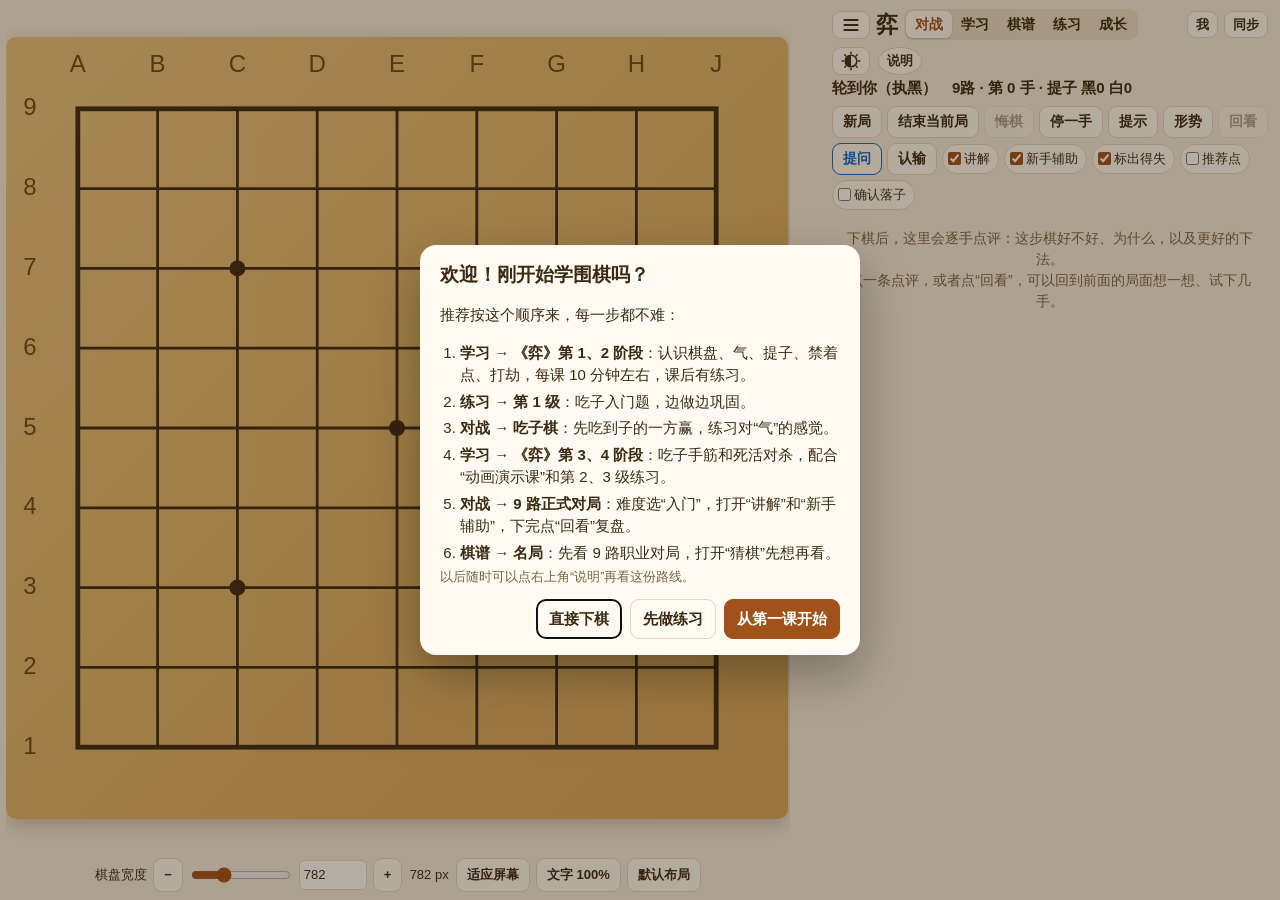
==== web/index.html @ d13f7ec4 "v3.11: end games, freely resize board and coach panes, auto-publish verified web" ====
<!doctype html>
<html lang="zh-CN" data-game="go">
<head>
  <meta charset="utf-8">
  <meta name="viewport" content="width=device-width, initial-scale=1, viewport-fit=cover">
  <meta name="apple-mobile-web-app-capable" content="yes">
  <meta name="mobile-web-app-capable" content="yes">
  <meta name="apple-mobile-web-app-status-bar-style" content="default">
  <meta name="apple-mobile-web-app-title" content="弈">
  <meta name="theme-color" content="#f4ebdd">
  <script>try{var t=localStorage.getItem('weiqi-theme')||(matchMedia('(prefers-color-scheme: dark)').matches?'dark':'light');document.documentElement.dataset.theme=t;}catch(e){}</script>
  <meta name="color-scheme" content="light">
  <link rel="manifest" href="manifest.webmanifest">
  <link rel="apple-touch-icon" href="icons/icon-180.png">
  <link rel="icon" type="image/png" href="icons/icon-192.png">
  <link rel="stylesheet" href="app.css">
  <title>弈</title>
</head>
<body>
<div id="app">
  <header id="top">
    <h1>弈</h1>
    <div class="tabs" role="tablist">
      <button id="tabPlay" role="tab">对战</button>
      <button id="tabStudy" role="tab">学习</button>
      <button id="tabGames" role="tab">棋谱</button>
      <button id="tabPractice" role="tab">练习</button>
      <button id="tabGrowth" role="tab">成长</button>
    </div>
    <button id="btnUser" class="small user-chip">我</button>
    <button id="btnSync" class="small">同步</button>
    <button id="btnTheme" class="small" title="白天 / 夜晚" aria-label="切换白天 / 夜晚"><svg viewBox="0 0 24 24" fill="none" stroke="currentColor" stroke-width="1.8" stroke-linecap="round"><path d="M12 5a7 7 0 0 0 0 14z" fill="currentColor" stroke="none"/><path d="M12 5a7 7 0 0 1 0 14a5 5 0 0 0 0-14z" fill="currentColor" stroke="none" opacity=".35"/><circle cx="12" cy="12" r="7"/><path d="M12 1.5v1.5M12 21v1.5M4.6 4.6l1 1M18.4 18.4l1 1M1.5 12H3M21 12h1.5M4.6 19.4l1-1M18.4 5.6l1-1"/></svg></button>
    <button id="btnHelp" class="small">说明</button>
  </header>

  <section id="boardWrap">
    <canvas id="board" aria-label="棋盘"></canvas>
  </section>

  <aside id="side">
    <div id="wrBox" hidden>
      <div class="wr-labels"><span id="wrLeft"></span><span id="wrRight"></span></div>
      <div class="wrbar"><div id="wrFill"></div></div>
    </div>
    <div id="status"></div>

    <!-- 对战 -->
    <div id="playBar" class="bar">
      <button id="btnNew">新局</button>
      <button id="btnEnd" title="停止本局并保留棋谱，不计胜负">结束当前局</button>
      <button id="btnUndo">悔棋</button>
      <button id="btnPass">停一手</button>
      <button id="btnHint">提示</button>
      <button id="btnOwn">形势</button>
      <button id="btnReview">回看</button>
      <button id="btnAsk" class="ask-btn">提问</button>
      <button id="btnResign">认输</button>
      <label class="chip"><input type="checkbox" id="chkCoach">讲解</label>
      <label class="chip"><input type="checkbox" id="chkHelper">新手辅助</label>
      <label class="chip"><input type="checkbox" id="chkMarks">标出得失</label>
      <label class="chip"><input type="checkbox" id="chkCands">推荐点</label>
      <label class="chip"><input type="checkbox" id="chkConfirm">确认落子</label>
    </div>

    <!-- 回看（不改变对局） -->
    <div id="reviewBar" class="bar review" hidden>
      <b id="reviewText"></b>
      <button id="btnRvPrev">上一步</button>
      <button id="btnRvNext">下一步</button>
      <button id="btnRvClear">清除试下</button>
      <button id="btnRvBack" class="primary">回到当前</button>
    </div>

    <!-- 学习：课程与棋谱 -->
    <div id="studyBar" class="bar" hidden>
      <select id="selGame"></select>
      <button id="btnLsPrev">上一课</button>
      <button id="btnLsNext" class="primary">下一课</button>
      <button id="btnFirst">第一手</button>
      <button id="btnPrev">上一手</button>
      <button id="btnNext" class="primary">下一手</button>
      <button id="btnLast">最后一手</button>
      <button id="btnAuto">自动播放</button>
      <button id="btnGuess">猜棋</button>
      <button id="btnAsk2" class="ask-btn">提问</button>
      <input id="rngMove" type="range" min="0" value="0" aria-label="跳到第几手">
    </div>

    <!-- 练习 -->
    <div id="practiceBar" class="bar" hidden>
      <select id="selProblem"></select>
      <button id="btnPbPrev">上一题</button>
      <button id="btnPbNext" class="primary">下一题</button>
      <button id="btnPbRetry">重做</button>
      <button id="btnPbTip">提示</button>
      <button id="btnPbAnswer">看答案</button>
    </div>

    <div id="askPanel" class="cm ask" hidden>
      <div class="h"><b>提问</b><span class="wr">点问题，或直接输入</span>
        <button id="btnAISettings" class="small">AI 设置</button>
        <button id="btnAskClose" class="small">关闭</button></div>
      <div class="ask-chips">
        <button data-ask="lead">现在谁领先？</button>
        <button data-ask="best">下一手下哪里好？</button>
        <button data-ask="point">这里下怎么样？</button>
        <button data-ask="group">这块棋活吗？</button>
        <button data-ask="weak">哪块棋最危险？</button>
      </div>
      <form id="askForm" class="ask-form">
        <input id="askInput" type="search" enterkeyhint="send" placeholder="例如：什么是打劫？怎么做活？" autocomplete="off">
        <button class="primary small">问</button>
      </form>
      <div id="askAnswer"></div>
    </div>

    <div id="coach"></div>
  </aside>
</div>

<div id="updateBar" hidden>
  新版本已下载好 <button id="btnReload" class="small primary">立即更新</button>
</div>

<dialog id="dlgNew">
  <form method="dialog">
    <h2>对局设置</h2>
    <label class="row">玩法
      <select name="rule">
        <option value="normal">正式对局（围地盘，数子定胜负）</option>
        <option value="capture1">吃子棋：先吃到 1 个子获胜</option>
        <option value="capture3">吃子棋：先吃到 3 个子获胜</option>
        <option value="capture5">吃子棋：先吃到 5 个子获胜</option>
      </select>
    </label>
    <label class="row">对手
      <select name="opp">
        <option value="ai">AI（电脑）</option>
        <option value="human">真人（两个人在同一台设备上轮流下）</option>
      </select>
    </label>
    <label class="row">棋盘
      <select name="size">
        <option value="9">9 路（推荐入门）</option>
        <option value="13">13 路</option>
        <option value="19">19 路（正式棋盘）</option>
      </select>
    </label>
    <label class="row">我执
      <select name="human">
        <option value="1">黑棋（先行）</option>
        <option value="2">白棋（后行）</option>
      </select>
    </label>
    <label class="row">让子 <select name="handicap"></select></label>
    <label class="row">贴目
      <select name="komi">
        <option value="auto">自动（让子 0.5，否则 7.5）</option>
        <option value="7.5">7.5</option>
        <option value="6.5">6.5</option>
        <option value="5.5">5.5</option>
        <option value="3.5">3.5</option>
        <option value="0.5">0.5</option>
      </select>
    </label>
    <label class="row">AI 引擎 <select name="engine"></select></label>
    <label class="chip"><input type="checkbox" name="home">在家时用 Mac 上的 KataGo 最强网络</label>
    <p class="note" id="engineStatus"></p>
    <label class="row">AI 难度 <select name="level"></select></label>
    <p class="note" id="levelRec"></p>
    <label class="chip"><input type="checkbox" name="rated">计分对局（赢了加分、输了扣分；悔棋、提示会改为不计分）</label>
    <label class="row">AI 胜率控制
      <input name="target" type="range" min="20" max="100" step="5">
      <b id="targetText"></b>
    </label>
    <p class="note">吃子棋是刚学围棋时最好的练习：不用管地盘，谁先吃到规定数量的子谁赢，专门练习“气”和吃子。<br>胜率控制：100 = AI 全力下；调低后 AI 会挑选让自己胜率接近设定值的下法（越低越让着你）。</p>
    <menu>
      <button value="cancel">取消</button>
      <button value="apply">只改 AI 设置</button>
      <button value="ok" class="primary">开始新局</button>
    </menu>
    <p class="note version" id="versionText"></p>
  </form>
</dialog>

<dialog id="dlgWelcome">
  <form method="dialog">
    <h2>欢迎！刚开始学围棋吗？</h2>
    <p>推荐按这个顺序来，每一步都不难：</p>
    <ol class="path">
      <li><b>学习 → 《弈》第 1、2 阶段</b>：认识棋盘、气、提子、禁着点、打劫，每课 10 分钟左右，课后有练习。</li>
      <li><b>练习 → 第 1 级</b>：吃子入门题，边做边巩固。</li>
      <li><b>对战 → 吃子棋</b>：先吃到子的一方赢，练习对“气”的感觉。</li>
      <li><b>学习 → 《弈》第 3、4 阶段</b>：吃子手筋和死活对杀，配合“动画演示课”和第 2、3 级练习。</li>
      <li><b>对战 → 9 路正式对局</b>：难度选“入门”，打开“讲解”和“新手辅助”，下完点“回看”复盘。</li>
      <li><b>棋谱 → 名局</b>：先看 9 路职业对局，打开“猜棋”先想再看。</li>
    </ol>
    <p class="note">以后随时可以点右上角“说明”再看这份路线。</p>
    <menu>
      <button value="play">直接下棋</button>
      <button value="practice">先做练习</button>
      <button value="learn" class="primary">从第一课开始</button>
    </menu>
  </form>
</dialog>

<dialog id="dlgHelp">
  <form method="dialog">
    <h2>使用说明</h2>
    <div class="help">
      <h3>推荐学习路线（刚开始学）</h3>
      <ol>
        <li>学习 → 《弈》第 1、2 阶段（认识棋盘、气、提子、禁着点、打劫）</li>
        <li>练习 → 第 1 级吃子题</li>
        <li>对战 → 新局 → 玩法选“吃子棋”</li>
        <li>学习 → 《弈》第 3、4 阶段（吃子手筋、死活对杀），练习第 2、3 级</li>
        <li>对战 → 9 路正式对局（入门难度，打开讲解和新手辅助）</li>
        <li>棋谱 → 名局（先看 9 路，打开猜棋）</li>
      </ol>
      <h3>对战</h3>
      <ul>
        <li><b>落子</b>：手指按住棋盘会出现半透明的预览子和蓝色十字线，松开即落子。怕点错可以勾选“确认落子”，点两次才落子。</li>
        <li><b>新手辅助</b>：只剩一口气（被叫吃）的棋子会套上红圈；你要下一手会让自己被叫吃的棋时，会先提醒你，再点一次才下。</li>
        <li><b>讲解</b>：每下一手都有点评——最佳 / 好棋 / 可以 / 缓手 / 恶手，原因是什么，下得不好时告诉你更好的下法。</li>
        <li><b>回看</b>：想回到前面看看、想一想时用。可以一步步往前往后看，还可以在那个局面上“试下”几手，真正的对局不会被改变。看完点“回到当前”继续下。它和“悔棋”不同：悔棋会真的把棋退回去。</li>
        <li><b>提示 / 形势</b>：推荐下一手；显示双方地盘并估算谁领先。</li>
        <li><b>悔棋</b>：真正退回到你的上一手，重新下。</li>
        <li><b>停一手</b>：双方都没有好地方下时才停。双方连续停一手就终局数子，数子时点棋子可以切换死活。</li>
        <li><b>新局</b>：选择玩法（正式对局 / 吃子棋）、棋盘、执黑执白、让子、贴目、AI 难度，以及“AI 胜率控制”——调低后 AI 会故意放水。只想改难度，就点“只改 AI 设置”。</li>
      </ul>
      <h3>学习</h3>
      <ul>
        <li><b>《弈》系统课程</b>：9 个阶段 54 课，从第一次下棋一直到中盘、定式、官子和独立实战。每课有学习目标、讲解和课后练习（点棋盘、选择、填数字、按步走），全部答对这一课就标上“已学”。题目里的数字是点位编号，点“显示编号”可以在棋盘上对照。</li>
        <li><b>动画演示课</b>：27 课，把气、吃子手筋、死活、布局等用一步步的动画演示出来，适合配合《弈》的对应章节看。</li>
        <li><b>棋谱（单独的标签页）</b>：9 路、13 路、19 路职业对局，小棋盘从短的排起；19 路有耳赤之局、吴清源、聂卫平擂台赛、AlphaGo 等名局，重点手有专门讲解。你自己下过的每一盘也在这里（“我的对局”）。</li>
        <li><b>下一手 / 上一手</b>：一步步看；拖动滑块快速跳转；电脑上可以用键盘左右方向键。<b>自动播放</b>：每 3.5 秒走一步。</li>
        <li><b>猜棋</b>：先在棋盘上点你认为的下一手，再揭晓答案，猜错的位置用蓝色叉号标出。</li>
      </ul>
      <h3>我的对局</h3>
      <ul>
        <li>你下的每一盘棋都会自动保存在本机（下完、认输、或者没下完就开了新局都会保存）。在“棋谱”标签页的“我的对局”里可以一步步回看，每一手都有 AI 讲解，也可以打开猜棋。</li>
        <li>在“我的对局”里可以“导出全部对局记录”存成一个文件，换设备后“导入”合并，不会删除已有的记录。</li>
      </ul>
      <h3>练习</h3>
      <ul>
        <li>分 3 级：吃子入门、吃子技巧、对杀与死活。在棋盘上点你的答案，对了会演示完整的变化，错了会告诉你对方怎么应。</li>
        <li>卡住了点“提示”，还不会就点“看答案”。做完的题会标上“已完成”。</li>
      </ul>
      <h3>提问</h3>
      <ul>
        <li>点“提问”可以问：<b>现在谁领先？</b> <b>下一手下哪里好？</b> <b>这里下怎么样？</b>（再点棋盘上一个空点）<b>这块棋活吗？</b>（再点一块棋）<b>哪块棋最危险？</b></li>
        <li>也可以输入文字，例如“什么是打劫”“怎么做活”。引擎是离线的，不能像聊天机器人那样理解任意问题。</li>
      </ul>
      <h3>同步</h3>
      <p>先点右上角的用户名选择用户（可以从家里学习中心添加已有用户，例如初九），再点“同步”。之后只要在家里的网络里打开本应用，就会自动同步：每一盘对局记录、练习进度、《弈》的课程进度都会和其它设备、《弈》App 合并，不会删除任何记录。第一次使用需要在设备上安装一次家里的证书，步骤在同步窗口里。</p>
      <h3>关于离线和更新</h3>
      <p>AI 是内置在程序里的围棋引擎，完全离线运行，不联网、不调用大模型。默认使用 KataGo 的神经网络（10 层 128 通道，业余高段以上的棋力），配合搜索计算；讲解、形势判断、数子也都用它，比传统引擎准确得多。旧设备觉得慢，可以在“新局”里把引擎换成“快”的 6 层网络。第一次打开后，所有文件都保存在设备上，关掉以后从主屏幕图标打开照样能用，不需要一直开着。有网时打开，会自动下载新版本，底部提示“新版本已下载好”时点“立即更新”即可。</p>
    </div>
    <menu><button value="close" class="primary">知道了</button></menu>
  </form>
</dialog>

<dialog id="dlgSync">
  <form method="dialog">
    <h2>同步（家里的 Mac 学习中心）</h2>
    <p class="note">对局记录、练习进度和《弈》的课程进度，会和家里 Mac 上的“弈 · 学习中心”合并同步（只合并，不删除任何记录）。同一个用户在 iPad、手机、《弈》App 上的进度都会汇总在一起。</p>
    <label class="row">学习中心地址 <input id="syncServer" type="url" autocomplete="off" spellcheck="false"></label>
    <p id="syncStatus"></p>
    <details class="note">
      <summary>第一次使用：在这台设备上安装家里的证书</summary>
      <p>学习中心使用 https，需要设备信任家里 Mac 生成的根证书（每台设备只需做一次）：</p>
      <ol>
        <li>连上家里的 Wi-Fi，用浏览器打开 <b>http://VincentdeMac-mini.local:8766/ca.crt</b>（安卓打不开时用 http://192.168.1.9:8766/ca.crt）。</li>
        <li><b>iPad / iPhone</b>：允许下载描述文件 → 设置 → 通用 → VPN 与设备管理 → 安装；再到 设置 → 通用 → 关于本机 → 证书信任设置，打开这个证书的开关。</li>
        <li><b>安卓</b>：设置 → 安全 → 加密与凭据 → 安装证书 → CA 证书，选择下载的文件。</li>
      </ol>
    </details>
    <menu>
      <button value="close">关闭</button>
      <button type="button" id="btnSyncNow" class="primary">立即同步</button>
    </menu>
  </form>
</dialog>

<dialog id="dlgUser">
  <form method="dialog">
    <h2>用户</h2>
    <p class="note">每个用户有自己的对局记录、练习和课程进度。用户和家里 Mac 上“弈 · 学习中心”的用户是同一套：在这里选中的用户，同步时就合并到学习中心里同名同 ID 的用户（例如《弈》App 里的初九）。</p>
    <div id="userList" class="user-list"></div>
    <label class="row">新用户 <input id="userNewName" maxlength="24" placeholder="名字，例如：小明"><button type="button" id="btnUserAdd" class="small">添加</button></label>
    <label class="row">改名 <input id="userRename" maxlength="24"><button type="button" id="btnUserRename" class="small">保存</button></label>
    <div class="keys"><button type="button" id="btnUserFetch">从家里学习中心添加已有用户</button></div>
    <p id="userStatus" class="note"></p>
    <menu><button value="close" class="primary">完成</button></menu>
  </form>
</dialog>

<dialog id="dlgAI">
  <form method="dialog">
    <h2>AI 老师设置</h2>
    <p class="note">关于棋盘的精确问题（气、地盘、断点、能吃的棋……）由本机引擎离线回答。其它问题交给大模型，并附上引擎算好的局面事实。按下面的顺序尝试，前一个不可用就用下一个。</p>
    <label class="row">优先顺序
      <select id="aiOrder">
        <option value="openrouter,local,deepseek">OpenRouter 免费 → 家里 Mac → DeepSeek</option>
        <option value="local,openrouter,deepseek">家里 Mac → OpenRouter 免费 → DeepSeek</option>
        <option value="deepseek,openrouter,local">DeepSeek → OpenRouter 免费 → 家里 Mac</option>
      </select>
    </label>
    <h3>OpenRouter（免费模型）</h3>
    <label class="row"><input type="checkbox" id="aiUseOR"> 启用</label>
    <label class="row">API 密钥 <input id="aiORKey" type="password" autocomplete="off" placeholder="sk-or-…"></label>
    <label class="row">模型 <select id="aiORModel"></select></label>
    <h3>家里 Mac 的本地模型（Ollama）</h3>
    <label class="row"><input type="checkbox" id="aiUseLocal"> 启用</label>
    <p id="aiLocalState" class="note"></p>
    <h3>DeepSeek（付费，很便宜）</h3>
    <label class="row"><input type="checkbox" id="aiUseDS"> 启用</label>
    <label class="row">API 密钥 <input id="aiDSKey" type="password" autocomplete="off" placeholder="sk-…"></label>
    <p class="note">密钥只保存在这台设备的浏览器里，不会同步到学习中心或别的地方。</p>
    <pre id="aiTestOut" class="note"></pre>
    <menu>
      <button type="button" id="btnAITest">测试</button>
      <button value="close">取消</button>
      <button type="button" id="btnAISave" class="primary">保存</button>
    </menu>
  </form>
</dialog>

<dialog id="dlgMsg">
  <form method="dialog">
    <h2 id="msgTitle"></h2>
    <p id="msgText"></p>
    <menu id="msgMenu"></menu>
  </form>
</dialog>

<div id="toast" hidden></div>
<input id="fileImport" type="file" accept="application/json,.json" hidden>

<script src="menu.js"></script>
<script src="growth.js"></script>
<script src="engine.js"></script>
<script src="games.js"></script>
<script src="problems.js"></script>
<script src="faq.js"></script>
<script src="board-view.js"></script>
<script src="app.js"></script>
<script src="assistant.js"></script>
</body>
</html>
---- web/app.css ----
:root {
  --bg: #f4ebdd;
  --card: #fffaf2;
  --line: #e4d5bd;
  --ink: #3b2a14;
  --muted: #7a6446;
  --accent: #a0521a;
  --accent-ink: #fff;
  --best: #6a1b9a;
  --good: #2e7d32;
  --ok: #558b2f;
  --warn: #e65100;
  --bad: #c62828;
  --blue: #1565c0;
  --note: #fff3d6;
  --tab: #e9dcc6;
  --on: #efe0c8;
  --field: #fff;
  --bluebg: var(--bluebg);
  --blueline: var(--blueline);
  --track: #cfc2ae;
  --bwfill: #222;
  --shadow: rgba(80, 50, 10, .25);
  color-scheme: light;
}
/* 夜晚模式 */
:root[data-theme="dark"] {
  --bg: #1b1814;
  --card: #26221c;
  --line: #3d362c;
  --ink: #ece3d4;
  --muted: #a8998a;
  --accent: #e0915a;
  --accent-ink: #1b1814;
  --best: #ce93d8;
  --good: #81c784;
  --ok: #aed581;
  --warn: #ffb74d;
  --bad: #ef9a9a;
  --blue: #90caf9;
  --note: #3a3122;
  --tab: #2f2a23;
  --on: #3a3226;
  --field: #1f1c17;
  --bluebg: #1d2a3a;
  --blueline: #34506e;
  --track: #4a4339;
  --bwfill: #050505;
  --shadow: rgba(0, 0, 0, .5);
  color-scheme: dark;
}
#btnTheme { padding: 2px 6px; line-height: 0; }
#btnTheme svg { width: 20px; height: 20px; display: block; }

* { box-sizing: border-box; }
[hidden] { display: none !important; }

html, body {
  margin: 0;
  background: var(--bg);
  color: var(--ink);
  font: 15px/1.5 -apple-system, BlinkMacSystemFont, "PingFang SC", "Hiragino Sans GB", "Noto Sans SC", "Microsoft YaHei", sans-serif;
  -webkit-text-size-adjust: 100%;
  -webkit-tap-highlight-color: transparent;
}

/* 竖屏 / 手机：标题、棋盘、讲解依次向下，整页滚动 */
#app {
  display: grid;
  grid-template-columns: minmax(0, 1fr);
  grid-template-areas: "top" "board" "side";
  min-height: 100dvh;
  padding: env(safe-area-inset-top) env(safe-area-inset-right) env(safe-area-inset-bottom) env(safe-area-inset-left);
}
#top { grid-area: top; }
#boardWrap { grid-area: board; }
#side { grid-area: side; }

/* 自由分区：分隔条按像素改变解答区域，棋盘按剩余空间实时适应。 */
html.board-layout-page, html.board-layout-page body { height: 100%; overflow: hidden; }
#app.board-layout-resizable {
  height: 100dvh;
  min-height: 0;
  grid-template-rows: auto minmax(0, 1fr) 24px minmax(0, var(--coach-pane-size, clamp(160px, 32dvh, 340px)));
  grid-template-areas: "top" "board" "divider" "side";
}
.board-layout-resizable #boardWrap { justify-content: flex-start; }
.board-layout-resizable #side { min-height: 0; min-width: 0; overflow: auto; overscroll-behavior: contain; -webkit-overflow-scrolling: touch; }
.board-layout-resizable #side > * { flex-shrink: 0; }
#app.board-layout-resizable #side > #coach { flex: 0 0 auto; overflow: visible; }
.board-pane-divider { grid-area: divider; display: flex; align-items: center; justify-content: center; cursor: row-resize; touch-action: none; user-select: none; border-radius: 6px; }
.board-pane-divider:hover, .board-pane-divider:focus-visible { background: var(--tab); outline: 2px solid var(--accent); outline-offset: -2px; }
.board-pane-handle { width: 54px; height: 5px; border-radius: 4px; background: var(--muted); opacity: .7; }
.board-pane-resizing { user-select: none; }

/* 横屏（iPad 横放 / 电脑）：棋盘在左，右侧整列留给讲解 */
@media (min-aspect-ratio: 1/1) {
  html, body { height: 100%; overflow: hidden; }
  #app {
    height: 100dvh;
    grid-template-columns: minmax(0, 1fr) clamp(320px, 36vw, 460px);
    grid-template-rows: auto minmax(0, 1fr);
    grid-template-areas: "board top" "board side";
  }
  #top { padding: 10px 14px 4px 6px; }
  #side { min-height: 0; padding: 0 14px 10px 6px; }
  #side > * { flex-shrink: 0; }
  #side > #coach { flex: 1 1 auto; min-height: 0; overflow-y: auto; -webkit-overflow-scrolling: touch; }
  #app.board-layout-resizable {
    grid-template-columns: minmax(0, 1fr) 24px minmax(0, var(--coach-pane-size, clamp(200px, 36vw, 460px)));
    grid-template-rows: auto minmax(0, 1fr);
    grid-template-areas: "board divider top" "board divider side";
  }
  .board-pane-divider { cursor: col-resize; }
  .board-pane-handle { width: 5px; height: 54px; }
}

#top {
  display: flex;
  align-items: center;
  gap: 10px;
  padding: 8px 12px 2px;
}
#top h1 { margin: 0; font-size: 18px; white-space: nowrap; }
#wrText { margin-left: auto; font-size: 15px; white-space: nowrap; color: var(--accent); }

.tabs { display: flex; background: var(--tab); border-radius: 9px; padding: 2px; }
.tabs button { border: none; background: none; padding: 3px 12px; font-size: 14px; border-radius: 7px; }
.tabs button.on { background: var(--card); box-shadow: 0 1px 2px rgba(0, 0, 0, .15); color: var(--accent); }

#boardWrap {
  position: relative;
  display: flex;
  flex-direction: column;
  align-items: center;
  justify-content: center;
  padding: 6px;
  min-height: 0;
  min-width: 0;
  overflow: hidden;
}
.board-viewport { width: 100%; min-width: 0; min-height: 0; overflow: auto; overscroll-behavior: contain; -webkit-overflow-scrolling: touch; }
.board-viewport:focus-visible { outline: 2px solid var(--blue); outline-offset: -2px; }
.board-stage { display: flex; align-items: center; justify-content: center; }
.board-stage #board { flex: 0 0 auto; }
.board-enlarged #board { touch-action: pan-x pan-y pinch-zoom; }
.board-display-controls { display: flex; flex-wrap: wrap; flex: 0 0 auto; align-items: center; justify-content: center; gap: 6px; width: 100%; padding-top: 8px; font-size: 13px; }
.board-display-controls input[type=range] { width: 100px; min-width: 60px; max-width: 22vw; }
.board-display-controls input[type=number] { width: 68px; min-width: 0; padding: 4px; border: 1px solid var(--line); border-radius: 6px; background: var(--field); color: var(--ink); font: inherit; }
.board-display-controls output { min-width: 3.2em; font-variant-numeric: tabular-nums; text-align: center; }
.board-display-controls button { min-height: 34px; }
@media (max-width: 600px) { .board-display-controls input[type=range] { display: none; } }
#board {
  display: block;
  touch-action: none;
  border-radius: 10px;
  box-shadow: 0 6px 18px var(--shadow);
  -webkit-user-select: none;
  user-select: none;
}

#side { display: flex; flex-direction: column; gap: 6px; padding: 0 12px 12px; }
#status { font-size: calc(15px * var(--coach-scale, 1)); font-weight: 600; white-space: pre-line; }

.bar { display: flex; flex-wrap: wrap; gap: 5px; align-items: center; }
.bar button { padding: 5px 10px; font-size: 13.5px; }
.bar select { font-size: 13.5px; padding: 4px 6px; max-width: 100%; }
#selGame { flex: 1 1 100%; }
#rngMove { flex: 1 1 100%; accent-color: var(--accent); margin: 2px 0; }

button {
  font: inherit;
  font-weight: 600;
  color: var(--ink);
  background: var(--card);
  border: 1px solid var(--line);
  border-radius: 9px;
  padding: 8px 12px;
  cursor: pointer;
}
button:active { transform: translateY(1px); }
button:disabled { opacity: .4; cursor: default; }
button.primary { background: var(--accent); color: var(--accent-ink); border-color: var(--accent); }
button.on { background: var(--on); border-color: var(--accent); }
button.small { padding: 3px 10px; font-size: 13px; }

.chip {
  display: inline-flex;
  align-items: center;
  gap: 3px;
  font-size: 13px;
  padding: 4px 8px 4px 5px;
  border: 1px solid var(--line);
  border-radius: 20px;
  background: var(--card);
  white-space: nowrap;
}
.chip input { accent-color: var(--accent); margin: 0; }

.narrow-only { display: none; }
@media (max-width: 600px) {
  .wide-only { display: none !important; }
  .narrow-only { display: inline-block; }
  #top h1 { font-size: 16px; }
}

select {
  font: inherit;
  padding: 5px 6px;
  border-radius: 8px;
  border: 1px solid var(--line);
  background: var(--field);
  color: var(--ink);
}
label.row { display: flex; align-items: center; gap: 8px; font-size: 14px; margin: 5px 0; }
label.row select, label.row input[type=range] { flex: 1; min-width: 0; }
input[type=range] { accent-color: var(--accent); }
#targetText { min-width: 4.5em; text-align: right; font-size: 13px; }
.note { margin: 2px 0 4px; color: var(--muted); font-size: 12.5px; }
.note.version { text-align: right; margin-top: 8px; }

#coach { display: flex; flex-direction: column; gap: 8px; padding-bottom: 8px; }
#coach .lesson-text { font-size: calc(15.5px * var(--coach-scale, 1)); }

.cm {
  background: var(--card);
  border: 1px solid var(--line);
  border-left: 4px solid var(--line);
  border-radius: 10px;
  padding: 7px 10px;
  font-size: calc(14.5px * var(--coach-scale, 1));
}
.cm[data-j] { cursor: pointer; }
.cm.ai { border-left-color: #9e9e9e; }
.cm.best { border-left-color: var(--best); }
.cm.good { border-left-color: var(--good); }
.cm.ok { border-left-color: var(--ok); }
.cm.slow { border-left-color: var(--warn); }
.cm.bad { border-left-color: var(--bad); }
.cm.hint { border-left-color: var(--blue); }
.cm.game { border-left-color: var(--accent); }
.cm.viewing { outline: 2px solid var(--blue); }
.cm .h { display: flex; flex-wrap: wrap; align-items: baseline; gap: 2px 8px; }
.cm .wr { color: var(--muted); font-size: 12.5px; margin-left: auto; }
.cm ul { margin: 4px 0 0; padding-left: 18px; }
.cm li { margin: 1px 0; }
.cm .better { margin-top: 6px; padding-top: 6px; border-top: 1px dashed var(--line); }
.cm .better b { color: var(--blue); }
.cm .key { background: var(--note); border-radius: 8px; padding: 6px 8px; margin-top: 6px; }
.cm p { margin: 4px 0 0; }
.tag { font-size: 12px; font-weight: 700; padding: 0 6px; border-radius: 6px; color: var(--bg); }
.tag.best { background: var(--best); }
.tag.good { background: var(--good); }
.tag.ok { background: var(--ok); }
.tag.slow { background: var(--warn); }
.tag.bad { background: var(--bad); }
.keys { display: flex; flex-wrap: wrap; gap: 5px; margin-top: 6px; }
.keys button { font-size: 12.5px; padding: 2px 8px; font-weight: 500; }
.keys button.on { border-color: var(--accent); background: var(--note); }
.empty { color: var(--muted); font-size: 14px; text-align: center; padding: 12px; }

#viewBanner {
  position: absolute;
  left: 50%;
  bottom: 12px;
  transform: translateX(-50%);
  display: flex;
  align-items: center;
  gap: 10px;
  background: rgba(33, 33, 33, .88);
  color: #fff;
  font-size: 13px;
  padding: 5px 6px 5px 14px;
  border-radius: 20px;
  white-space: nowrap;
  max-width: 96%;
  overflow: hidden;
}

#updateBar, #toast {
  position: fixed;
  left: 50%;
  transform: translateX(-50%);
  background: rgba(33, 33, 33, .92);
  color: #fff;
  padding: 7px 10px 7px 16px;
  border-radius: 22px;
  font-size: 14px;
  z-index: 10;
  max-width: 92vw;
  text-align: center;
}
#toast { top: calc(env(safe-area-inset-top) + 14px); padding: 8px 16px; }
#updateBar { bottom: calc(env(safe-area-inset-bottom) + 16px); display: flex; gap: 10px; align-items: center; }

dialog {
  border: none;
  border-radius: 16px;
  padding: 16px 20px;
  width: min(440px, 94vw);
  background: var(--card);
  color: var(--ink);
  box-shadow: 0 20px 50px rgba(0, 0, 0, .3);
}
dialog::backdrop { background: rgba(40, 25, 5, .35); }
dialog h2 { margin: 0 0 8px; font-size: 19px; }
dialog p { white-space: pre-line; }
dialog menu { display: flex; flex-wrap: wrap; justify-content: flex-end; gap: 8px; padding: 0; margin: 12px 0 0; }
.more-list { display: flex; flex-direction: column; align-items: flex-start; gap: 8px; }
.more-list .chip { font-size: 15px; padding: 6px 12px 6px 8px; }

#btnHelp { margin-left: 2px; padding: 2px 9px; border-radius: 50%; }
#dlgHelp { width: min(560px, 94vw); max-height: 88dvh; }
.help { overflow-y: auto; max-height: calc(88dvh - 130px); font-size: 14.5px; }
.help h3 { margin: 10px 0 4px; font-size: 16px; color: var(--accent); }
.help ul { margin: 0; padding-left: 18px; }
.help li { margin: 3px 0; }
.help p { margin: 4px 0; }

.ask-btn { border-color: var(--blue); color: var(--blue); }
.ask-btn.on { background: var(--bluebg); }
.cm.ask { border-left-color: var(--blue); }
.cm.ask .h button { margin-left: 6px; }
.ask-chips { display: flex; flex-wrap: wrap; gap: 5px; margin: 6px 0; }
.ask-chips button { font-size: 13px; padding: 3px 9px; font-weight: 500; }
.ask-chips button.on { border-color: var(--blue); background: var(--bluebg); }
.ask-form { display: flex; gap: 6px; }
.ask-form input { flex: 1; min-width: 0; font: inherit; font-size: 14px; padding: 5px 8px; border: 1px solid var(--line); border-radius: 8px; background: var(--field); color: var(--ink); }
#askAnswer:not(:empty) { margin-top: 8px; padding-top: 6px; border-top: 1px dashed var(--line); }
#askAnswer .q { color: var(--blue); font-weight: 600; }
@media (min-aspect-ratio: 1/1) { #askPanel { max-height: 45%; overflow-y: auto; } }

/* v2.3 */
.bar.review { background: var(--bluebg); border: 1px solid var(--blueline); border-radius: 10px; padding: 6px; }
.bar.review b { flex: 1 1 100%; font-size: 13.5px; color: var(--blue); }
#selProblem { flex: 1 1 100%; }
.path { padding-left: 20px; margin: 4px 0; }
.path li { margin: 4px 0; }
.help ol { margin: 0; padding-left: 20px; }
.cm .prompt { font-size: 16px; font-weight: 700; }
.cm.right { border-left-color: var(--good); }
.cm.wrong { border-left-color: var(--bad); }
@media (max-width: 600px) {
  #top h1 { display: none; }
  #top { gap: 8px; }
  .tabs button { padding: 3px 10px; }
}
#app { align-content: start; }
.tabs button, #top .small { white-space: nowrap; }
#top { flex-wrap: wrap; row-gap: 4px; }
#dlgSync input[type=url], #dlgSync input:not([type]) { flex: 1; min-width: 0; font: inherit; font-size: 14px; padding: 5px 8px; border: 1px solid var(--line); border-radius: 8px; }
#dlgSync details { margin-top: 8px; }
#dlgSync ol { padding-left: 18px; margin: 4px 0; }

/* v2.6 */
#top { flex-wrap: wrap; }
#top h1 { font-size: 22px; }
.user-chip { margin-left: auto; max-width: 9em; overflow: hidden; text-overflow: ellipsis; }
#wrBox .wr-labels { display: flex; justify-content: space-between; font-size: 13px; font-weight: 700; }
#wrBox .wrbar { height: 8px; border-radius: 4px; background: var(--track); overflow: hidden; margin-top: 2px; }
#wrFill { height: 100%; width: 50%; background: var(--accent); transition: width .4s; }
#wrBox.bw #wrFill { background: var(--bwfill); }
.user-list { display: flex; flex-direction: column; gap: 6px; margin: 6px 0; }
.user-list button { text-align: left; }
.user-list button.on { border-color: var(--accent); background: var(--note); }
#dlgUser input, #dlgAI input[type=password], #dlgAI select { flex: 1; min-width: 0; font: inherit; font-size: 14px; padding: 5px 8px; border: 1px solid var(--line); border-radius: 8px; }
#dlgAI { width: min(520px, 94vw); max-height: 90dvh; }
#dlgAI h3 { margin: 10px 0 2px; font-size: 15px; color: var(--accent); }
#aiTestOut { white-space: pre-wrap; margin: 6px 0 0; }
#askAnswer { max-height: 50vh; overflow-y: auto; }
.chat-q { font-weight: 700; color: var(--blue); margin-top: 8px; }
.chat-a { margin: 2px 0 4px; }
.chat-a p { margin: 3px 0; }
.src { margin-top: 2px; }
.summary h4 { margin: 8px 0 2px; font-size: 15px; }
@media (max-width: 600px) { #top h1 { display: block; font-size: 20px; } }

#top { gap: 6px; }
.tabs button { padding: 3px 9px; }
#top .small { padding: 3px 8px; }

/* v3.1 夜晚模式：对话框里的输入框 */
#dlgSync input, #dlgUser input, #dlgAI input, #dlgAI select { background: var(--field); color: var(--ink); }

/* v3.3 菜单 */
#btnMenu { padding: 2px 6px; line-height: 0; }
#btnMenu svg { width: 20px; height: 20px; display: block; }
#menuShade { position: fixed; inset: 0; background: rgba(0, 0, 0, .35); z-index: 20; }
#menuPanel {
  position: absolute; top: 0; left: 0; bottom: 0; width: min(300px, 82vw);
  background: var(--card); color: var(--ink); box-shadow: 4px 0 20px rgba(0, 0, 0, .3);
  padding: calc(env(safe-area-inset-top) + 14px) 12px 12px calc(env(safe-area-inset-left) + 12px);
  display: flex; flex-direction: column; gap: 8px; overflow-y: auto;
}
.menu-title { font-size: 18px; font-weight: 700; margin: 2px 4px 6px; }
.menu-item { display: flex; flex-direction: column; gap: 2px; padding: 10px 12px; border-radius: 10px; border: 1px solid var(--line); color: var(--ink); text-decoration: none; }
.menu-item b { font-size: 16px; }
.menu-item span { font-size: 12.5px; color: var(--muted); }
.menu-item.on { border-color: var(--accent); background: var(--on); }
.menu-item.on b { color: var(--accent); }

/* v3.6 成长 */
.growth .g-rank { display: flex; gap: 14px; align-items: center; }
.g-big { font-size: 30px; font-weight: 800; color: var(--accent); white-space: nowrap; }
.g-bar { height: 7px; border-radius: 4px; background: var(--track); overflow: hidden; margin: 5px 0 3px; }
.g-bar div { height: 100%; background: var(--accent); }
.g-tag { display: inline-block; font-size: 12px; font-weight: 700; padding: 0 6px; margin-left: 6px; border-radius: 6px; background: var(--note); }
.g-tag.good { color: var(--good); } .g-tag.bad { color: var(--bad); }
.g-chart { width: 100%; height: 90px; margin-top: 6px; }
.g-line { fill: none; stroke: var(--accent); stroke-width: 2; vector-effect: non-scaling-stroke; }
.g-grid { stroke: var(--line); stroke-width: 1; vector-effect: non-scaling-stroke; }
.g-lbl { font-size: 8px; fill: var(--muted); }
.g-plan, .g-weak, .g-log, .g-rules { margin: 4px 0; padding-left: 4px; list-style: none; }
.g-plan li, .g-weak li, .g-log li { margin: 5px 0; }
.g-plan li.done { color: var(--muted); }
.g-rules { padding-left: 16px; list-style: disc; font-size: 13.5px; }
.g-log b.up { color: var(--good); } .g-log b.down { color: var(--bad); }
.feedback.ok { color: var(--good); font-weight: 700; }
.feedback.no { color: var(--bad); font-weight: 700; }
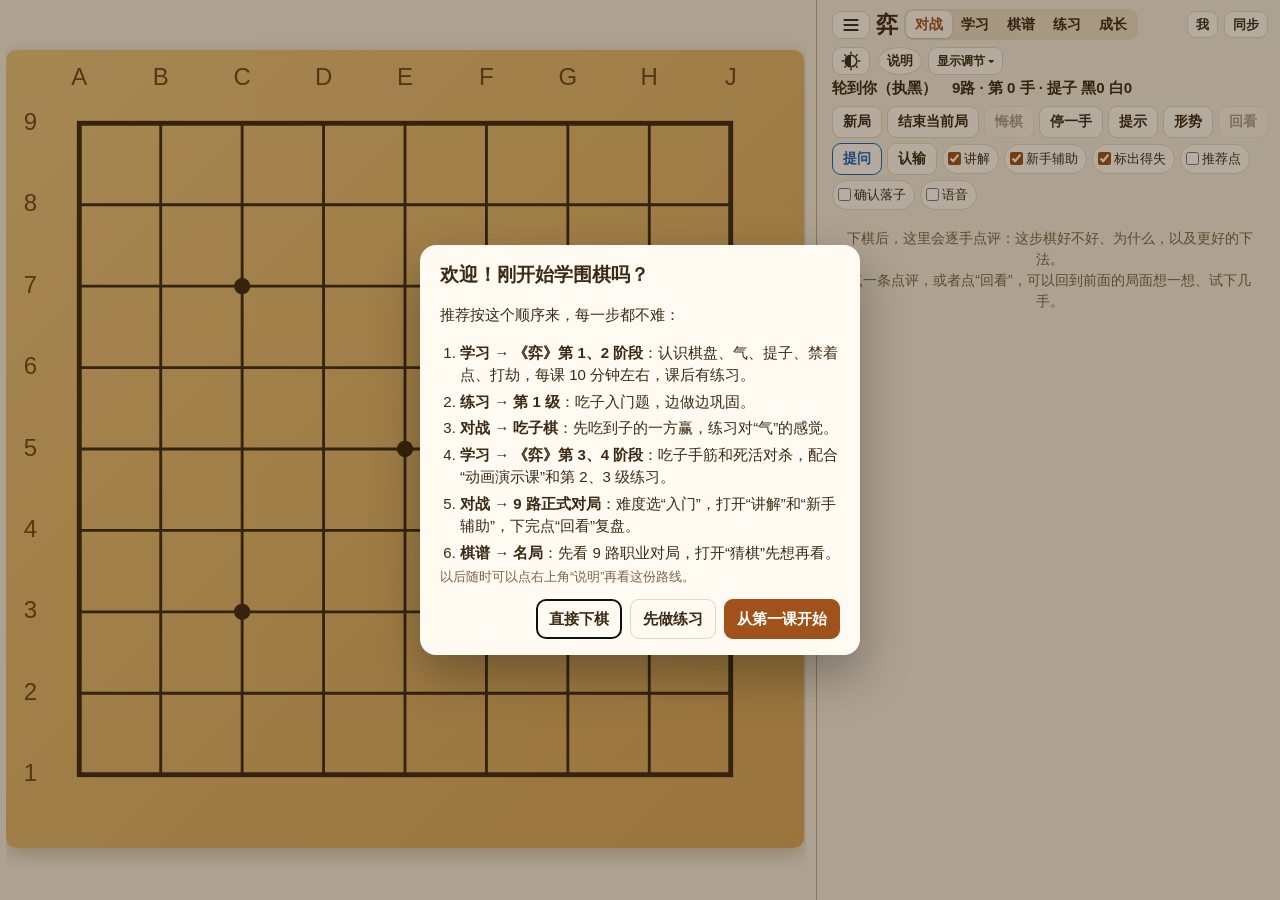
==== commit 376e7e7a: "v3.14: 语音播报——每一手棋念出来，对着真实棋盘听着下 - web/voice.js：用设备自带的语音合成（优先 zh-CN），念法可选「第 3 列第 5 行」或「D4」，   吃子多念一句；顺" ====
--- a/web/index.html
+++ b/web/index.html
@@ -60,6 +60,8 @@
       <label class="chip"><input type="checkbox" id="chkMarks">标出得失</label>
       <label class="chip"><input type="checkbox" id="chkCands">推荐点</label>
       <label class="chip"><input type="checkbox" id="chkConfirm">确认落子</label>
+      <label class="chip"><input type="checkbox" id="chkVoice">语音</label>
+      <button id="btnVoiceCfg" class="small" hidden>语音设置</button>
     </div>
 
     <!-- 回看（不改变对局） -->
@@ -227,6 +229,7 @@
         <li><b>悔棋</b>：真正退回到你的上一手，重新下。</li>
         <li><b>停一手</b>：双方都没有好地方下时才停。双方连续停一手就终局数子，数子时点棋子可以切换死活。</li>
         <li><b>新局</b>：选择玩法（正式对局 / 吃子棋）、棋盘、执黑执白、让子、贴目、AI 难度，以及“AI 胜率控制”——调低后 AI 会故意放水。只想改难度，就点“只改 AI 设置”。</li>
+        <li><b>语音播报</b>：勾选“语音”，每一手棋都会念出来（“白棋，第 5 列，第 3 行”），吃子会多念一句。手机放在棋盘旁边、眼睛看着真实棋盘就能下，睡前也不伤眼。点“语音设置”可以改念法（也可以念成 D4 那样的坐标）、语速，以及只念 AI 的手、让屏幕常亮。语音是本机自带的语音合成，不联网。</li>
       </ul>
       <h3>学习</h3>
       <ul>
@@ -295,6 +298,34 @@
   </form>
 </dialog>
 
+<dialog id="dlgVoice">
+  <form method="dialog">
+    <h2>语音播报</h2>
+    <p class="note">开着的时候，每一手棋都会念出来——例如“白棋，第 5 列，第 3 行”。手机放在棋盘旁边，眼睛看着真实棋盘就能下，不用一直盯着屏幕。</p>
+    <label class="row">念法
+      <select id="voiceStyle">
+        <option value="zh">第 5 列，第 3 行（从左数、从下数，真棋盘上最好数）</option>
+        <option value="letters">D4（和屏幕上的坐标一样）</option>
+      </select>
+    </label>
+    <label class="row">念谁的手
+      <select id="voiceScope">
+        <option value="all">双方都念</option>
+        <option value="ai">只念 AI 的（你下完不看屏幕也能接着下）</option>
+      </select>
+    </label>
+    <label class="row">语速 <input id="voiceRate" type="range" min="0.6" max="1.6" step="0.1"><b id="voiceRateText"></b></label>
+    <label class="chip"><input type="checkbox" id="voiceTurn">AI 下完提醒“轮到你了”</label>
+    <label class="chip"><input type="checkbox" id="voiceWake">播报时屏幕常亮</label>
+    <p class="note" id="voiceStatus"></p>
+    <p class="note">吃子的那一手会多念一句“吃掉 N 子”。语音由设备自带的语音合成完成，不联网、不上传任何内容。</p>
+    <menu>
+      <button type="button" id="btnVoiceTest">试听</button>
+      <button value="close" class="primary">完成</button>
+    </menu>
+  </form>
+</dialog>
+
 <dialog id="dlgAI">
   <form method="dialog">
     <h2>AI 老师设置</h2>
@@ -344,6 +375,7 @@
 <script src="problems.js"></script>
 <script src="faq.js"></script>
 <script src="board-view.js"></script>
+<script src="voice.js"></script>
 <script src="app.js"></script>
 <script src="assistant.js"></script>
 </body>
--- a/web/app.css
+++ b/web/app.css
@@ -81,16 +81,18 @@
 #app.board-layout-resizable {
   height: 100dvh;
   min-height: 0;
-  grid-template-rows: auto minmax(0, 1fr) 24px minmax(0, var(--coach-pane-size, clamp(160px, 32dvh, 340px)));
+  grid-template-rows: auto minmax(0, 1fr) 8px minmax(0, var(--coach-pane-size, clamp(160px, 32dvh, 340px)));
   grid-template-areas: "top" "board" "divider" "side";
 }
 .board-layout-resizable #boardWrap { justify-content: flex-start; }
 .board-layout-resizable #side { min-height: 0; min-width: 0; overflow: auto; overscroll-behavior: contain; -webkit-overflow-scrolling: touch; }
 .board-layout-resizable #side > * { flex-shrink: 0; }
 #app.board-layout-resizable #side > #coach { flex: 0 0 auto; overflow: visible; }
-.board-pane-divider { grid-area: divider; display: flex; align-items: center; justify-content: center; cursor: row-resize; touch-action: none; user-select: none; border-radius: 6px; }
-.board-pane-divider:hover, .board-pane-divider:focus-visible { background: var(--tab); outline: 2px solid var(--accent); outline-offset: -2px; }
-.board-pane-handle { width: 54px; height: 5px; border-radius: 4px; background: var(--muted); opacity: .7; }
+.board-pane-divider { grid-area: divider; position: relative; z-index: 1; display: flex; align-items: center; justify-content: center; cursor: row-resize; touch-action: none; user-select: none; }
+.board-pane-divider::before { content: ''; position: absolute; inset: -8px 0; }
+.board-pane-divider:focus-visible { outline: none; }
+.board-pane-handle { width: 100%; height: 1px; background: var(--muted); opacity: .5; pointer-events: none; }
+.board-pane-divider:hover .board-pane-handle, .board-pane-divider:focus-visible .board-pane-handle { background: var(--accent); opacity: 1; }
 .board-pane-resizing { user-select: none; }
 
 /* 横屏（iPad 横放 / 电脑）：棋盘在左，右侧整列留给讲解 */
@@ -107,12 +109,13 @@
   #side > * { flex-shrink: 0; }
   #side > #coach { flex: 1 1 auto; min-height: 0; overflow-y: auto; -webkit-overflow-scrolling: touch; }
   #app.board-layout-resizable {
-    grid-template-columns: minmax(0, 1fr) 24px minmax(0, var(--coach-pane-size, clamp(200px, 36vw, 460px)));
+    grid-template-columns: minmax(0, 1fr) 8px minmax(0, var(--coach-pane-size, clamp(200px, 36vw, 460px)));
     grid-template-rows: auto minmax(0, 1fr);
     grid-template-areas: "board divider top" "board divider side";
   }
   .board-pane-divider { cursor: col-resize; }
-  .board-pane-handle { width: 5px; height: 54px; }
+  .board-pane-divider::before { inset: 0 -8px; }
+  .board-pane-handle { width: 1px; height: 100%; }
 }
 
 #top {
@@ -149,6 +152,10 @@
 .board-display-controls input[type=number] { width: 68px; min-width: 0; padding: 4px; border: 1px solid var(--line); border-radius: 6px; background: var(--field); color: var(--ink); font: inherit; }
 .board-display-controls output { min-width: 3.2em; font-variant-numeric: tabular-nums; text-align: center; }
 .board-display-controls button { min-height: 34px; }
+.board-display-controls[hidden] { display: none; }
+.board-display-panel { display: flex; flex-wrap: wrap; align-items: center; justify-content: center; gap: 6px; width: 100%; }
+.board-display-panel[hidden] { display: none; }
+#boardDisplayToggle { min-height: 28px; padding: 3px 10px; font-size: 12px; }
 @media (max-width: 600px) { .board-display-controls input[type=range] { display: none; } }
 #board {
   display: block;
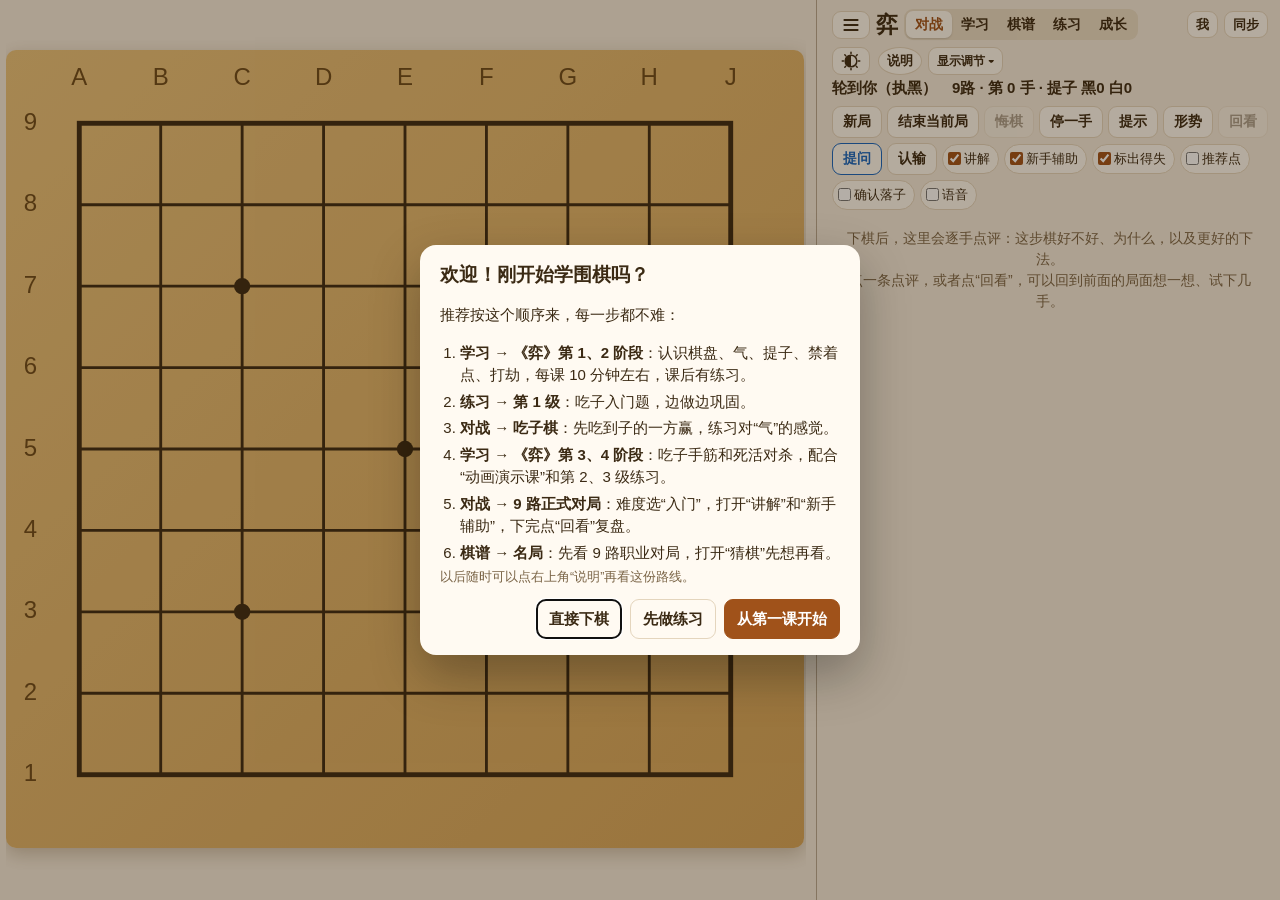
==== commit 81c99bc2: "v3.15: 讲解也念出来——每一手的点评、原因、更好的点 - web/voice.js：新增 commentText()，把点评整理成播报稿：先说第几手谁下在哪、什么评价，   再念原因（去掉“点‘" ====
--- a/web/index.html
+++ b/web/index.html
@@ -229,7 +229,7 @@
         <li><b>悔棋</b>：真正退回到你的上一手，重新下。</li>
         <li><b>停一手</b>：双方都没有好地方下时才停。双方连续停一手就终局数子，数子时点棋子可以切换死活。</li>
         <li><b>新局</b>：选择玩法（正式对局 / 吃子棋）、棋盘、执黑执白、让子、贴目、AI 难度，以及“AI 胜率控制”——调低后 AI 会故意放水。只想改难度，就点“只改 AI 设置”。</li>
-        <li><b>语音播报</b>：勾选“语音”，每一手棋都会念出来（“白棋，第 5 列，第 3 行”），吃子会多念一句。手机放在棋盘旁边、眼睛看着真实棋盘就能下，睡前也不伤眼。点“语音设置”可以改念法（也可以念成 D4 那样的坐标）、语速，以及只念 AI 的手、让屏幕常亮。语音是本机自带的语音合成，不联网。</li>
+        <li><b>语音播报</b>：勾选“语音”，每一手棋都会念出来（“白棋，第 5 列，第 3 行”），吃子会多念一句。手机放在棋盘旁边、眼睛看着真实棋盘就能下，睡前也不伤眼。点“语音设置”可以改念法（也可以念成 D4 那样的坐标）、语速，以及只念 AI 的手、让屏幕常亮。<b>讲解也能念</b>：默认会把这一手的点评、原因和更好的点都念出来（例如“第 1 手，你下第 4 列第 3 行，缓手⋯⋯更好的点是第 5 列第 1 行”），觉得太长可以改成“简短”。语音是本机自带的语音合成，不联网。</li>
       </ul>
       <h3>学习</h3>
       <ul>
@@ -314,6 +314,13 @@
         <option value="ai">只念 AI 的（你下完不看屏幕也能接着下）</option>
       </select>
     </label>
+    <label class="row">念讲解
+      <select id="voiceComment">
+        <option value="full">全部（点评、原因、更好的点都念）</option>
+        <option value="brief">简短（总评 + 亏几目 + 更好的点）</option>
+        <option value="off">不念（只念落子）</option>
+      </select>
+    </label>
     <label class="row">语速 <input id="voiceRate" type="range" min="0.6" max="1.6" step="0.1"><b id="voiceRateText"></b></label>
     <label class="chip"><input type="checkbox" id="voiceTurn">AI 下完提醒“轮到你了”</label>
     <label class="chip"><input type="checkbox" id="voiceWake">播报时屏幕常亮</label>
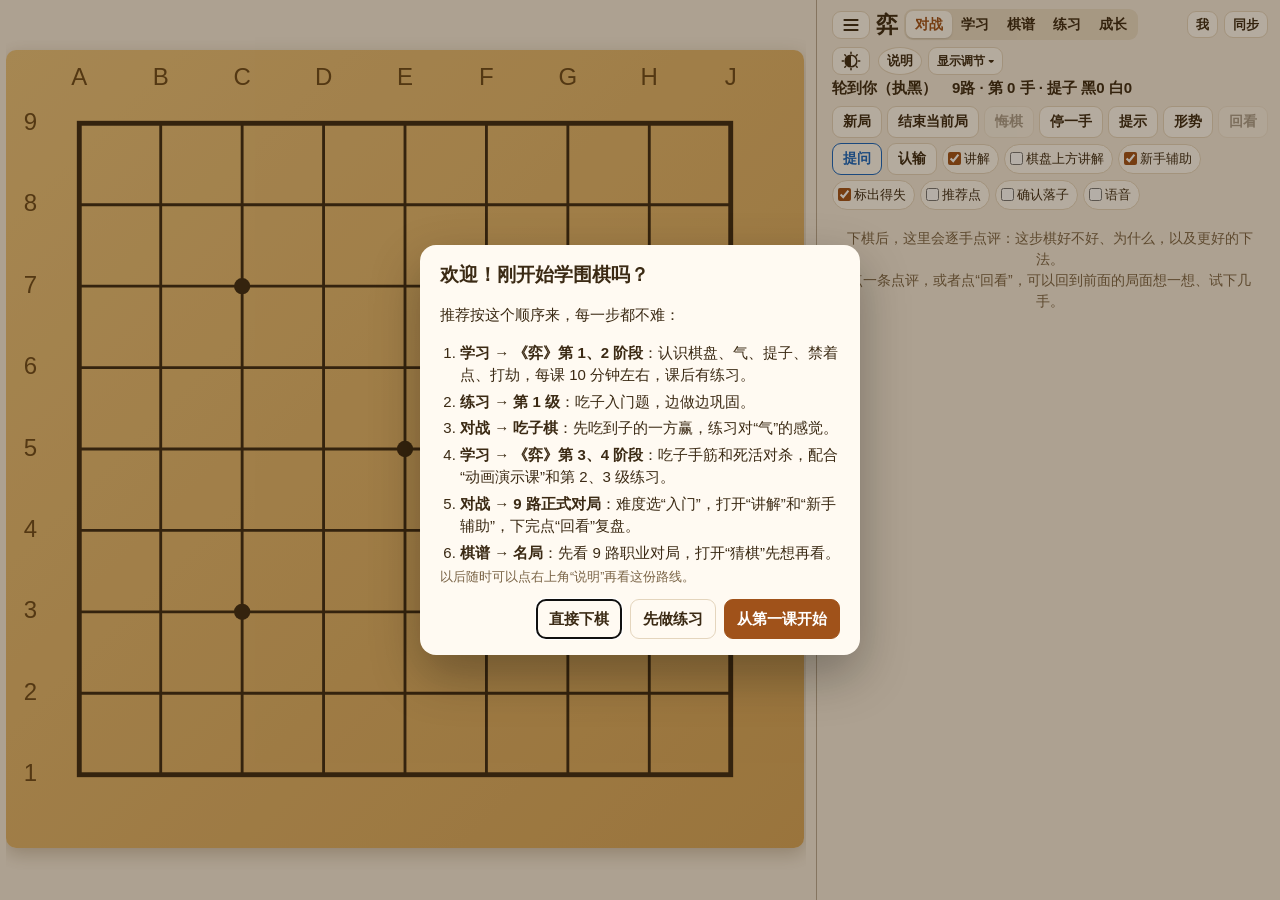
==== commit 60195a82: "Show persistent human-move commentary above the Go board" ====
--- a/web/index.html
+++ b/web/index.html
@@ -34,6 +34,7 @@
   </header>
 
   <section id="boardWrap">
+    <div id="boardCoach" role="region" aria-label="棋盘上方讲解" aria-live="polite" tabindex="0" hidden></div>
     <canvas id="board" aria-label="棋盘"></canvas>
   </section>
 
@@ -56,6 +57,7 @@
       <button id="btnAsk" class="ask-btn">提问</button>
       <button id="btnResign">认输</button>
       <label class="chip"><input type="checkbox" id="chkCoach">讲解</label>
+      <label class="chip"><input type="checkbox" id="chkBoardCoach" aria-controls="boardCoach">棋盘上方讲解</label>
       <label class="chip"><input type="checkbox" id="chkHelper">新手辅助</label>
       <label class="chip"><input type="checkbox" id="chkMarks">标出得失</label>
       <label class="chip"><input type="checkbox" id="chkCands">推荐点</label>
@@ -224,6 +226,7 @@
         <li><b>落子</b>：手指按住棋盘会出现半透明的预览子和蓝色十字线，松开即落子。怕点错可以勾选“确认落子”，点两次才落子。</li>
         <li><b>新手辅助</b>：只剩一口气（被叫吃）的棋子会套上红圈；你要下一手会让自己被叫吃的棋时，会先提醒你，再点一次才下。</li>
         <li><b>讲解</b>：每下一手都有点评——最佳 / 好棋 / 可以 / 缓手 / 恶手，原因是什么，下得不好时告诉你更好的下法。</li>
+        <li><b>棋盘上方讲解</b>：开启后，你落子产生的讲解会留在棋盘上方，直到下一次玩家落子的讲解算好。真人对战时，双方落子都会更新讲解。</li>
         <li><b>回看</b>：想回到前面看看、想一想时用。可以一步步往前往后看，还可以在那个局面上“试下”几手，真正的对局不会被改变。看完点“回到当前”继续下。它和“悔棋”不同：悔棋会真的把棋退回去。</li>
         <li><b>提示 / 形势</b>：推荐下一手；显示双方地盘并估算谁领先。</li>
         <li><b>悔棋</b>：真正退回到你的上一手，重新下。</li>
--- a/web/app.css
+++ b/web/app.css
@@ -141,6 +141,14 @@
   min-height: 0;
   min-width: 0;
   overflow: hidden;
+}
+#boardCoach {
+  flex: 0 0 auto;
+  width: min(100%, 42rem);
+  max-height: min(10rem, 35%);
+  padding-bottom: 6px;
+  overflow: auto;
+  overscroll-behavior: contain;
 }
 .board-viewport { width: 100%; min-width: 0; min-height: 0; overflow: auto; overscroll-behavior: contain; -webkit-overflow-scrolling: touch; }
 .board-viewport:focus-visible { outline: 2px solid var(--blue); outline-offset: -2px; }
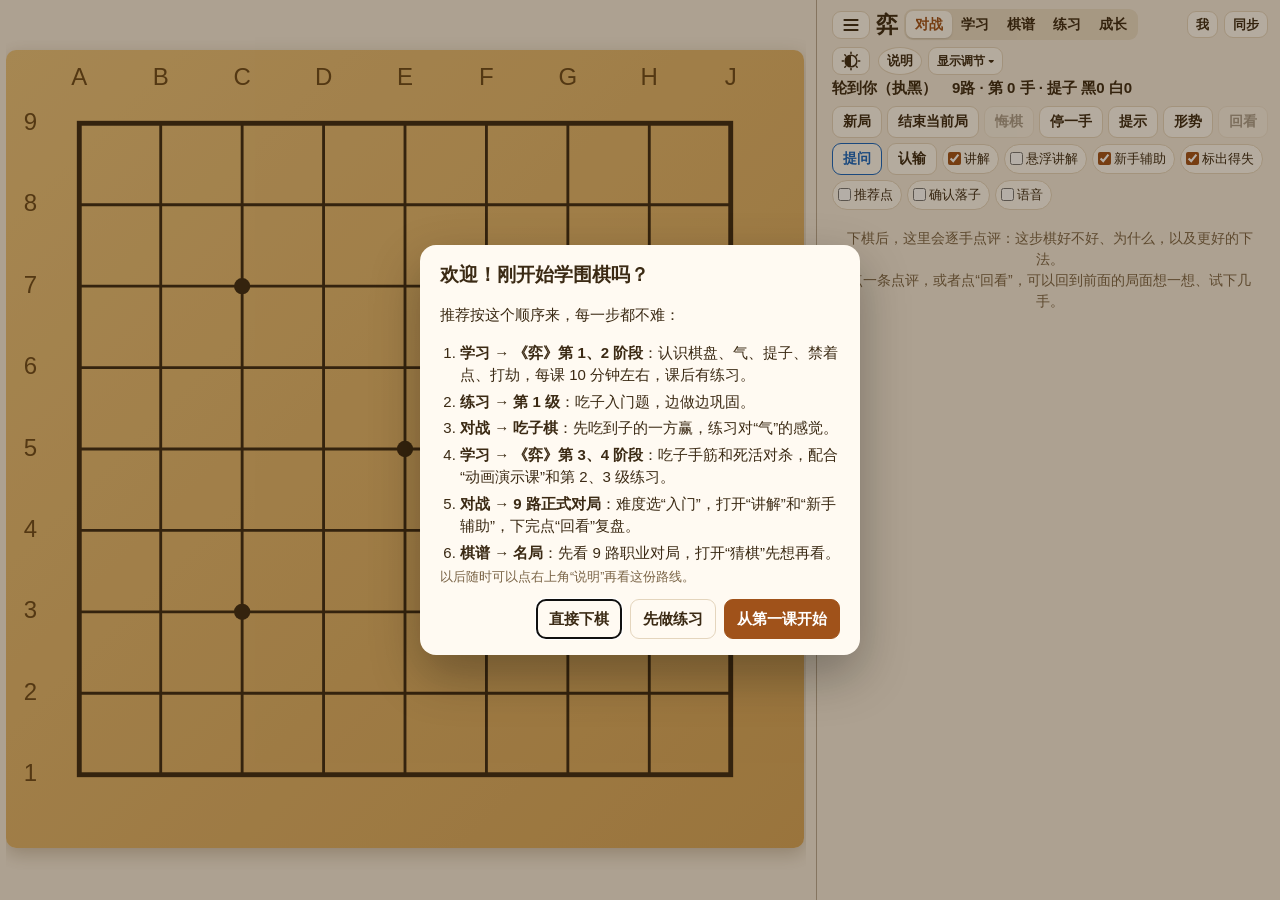
==== commit 205fd0c0: "Float Go commentary without reserving board space" ====
--- a/web/index.html
+++ b/web/index.html
@@ -31,12 +31,18 @@
     <button id="btnSync" class="small">同步</button>
     <button id="btnTheme" class="small" title="白天 / 夜晚" aria-label="切换白天 / 夜晚"><svg viewBox="0 0 24 24" fill="none" stroke="currentColor" stroke-width="1.8" stroke-linecap="round"><path d="M12 5a7 7 0 0 0 0 14z" fill="currentColor" stroke="none"/><path d="M12 5a7 7 0 0 1 0 14a5 5 0 0 0 0-14z" fill="currentColor" stroke="none" opacity=".35"/><circle cx="12" cy="12" r="7"/><path d="M12 1.5v1.5M12 21v1.5M4.6 4.6l1 1M18.4 18.4l1 1M1.5 12H3M21 12h1.5M4.6 19.4l1-1M18.4 5.6l1-1"/></svg></button>
     <button id="btnHelp" class="small">说明</button>
+    <button id="btnTogglePlayPanel" type="button" class="small" aria-controls="side" aria-expanded="true" hidden>隐藏对战区</button>
   </header>
 
   <section id="boardWrap">
-    <div id="boardCoach" role="region" aria-label="棋盘上方讲解" aria-live="polite" tabindex="0" hidden></div>
+    <div id="boardCoach" role="region" aria-label="悬浮讲解" aria-live="polite" hidden></div>
     <canvas id="board" aria-label="棋盘"></canvas>
   </section>
+  <div id="boardCoachDisplaySettings" hidden>
+    <label>讲解位置 <select id="boardCoachPosition"><option value="auto">自动</option><option value="top">上方</option><option value="bottom">下方</option></select></label>
+    <label>悬浮字号 <select id="boardCoachFont"><option value="14">小</option><option value="16">中</option><option value="20">大</option><option value="24">特大</option></select></label>
+    <label>讲解背景 <select id="boardCoachBackground"><option value="dark">深色</option><option value="light">浅色</option><option value="translucent">半透明</option></select></label>
+  </div>
 
   <aside id="side">
     <div id="wrBox" hidden>
@@ -57,7 +63,7 @@
       <button id="btnAsk" class="ask-btn">提问</button>
       <button id="btnResign">认输</button>
       <label class="chip"><input type="checkbox" id="chkCoach">讲解</label>
-      <label class="chip"><input type="checkbox" id="chkBoardCoach" aria-controls="boardCoach">棋盘上方讲解</label>
+      <label class="chip"><input type="checkbox" id="chkBoardCoach" aria-controls="boardCoach">悬浮讲解</label>
       <label class="chip"><input type="checkbox" id="chkHelper">新手辅助</label>
       <label class="chip"><input type="checkbox" id="chkMarks">标出得失</label>
       <label class="chip"><input type="checkbox" id="chkCands">推荐点</label>
@@ -226,7 +232,8 @@
         <li><b>落子</b>：手指按住棋盘会出现半透明的预览子和蓝色十字线，松开即落子。怕点错可以勾选“确认落子”，点两次才落子。</li>
         <li><b>新手辅助</b>：只剩一口气（被叫吃）的棋子会套上红圈；你要下一手会让自己被叫吃的棋时，会先提醒你，再点一次才下。</li>
         <li><b>讲解</b>：每下一手都有点评——最佳 / 好棋 / 可以 / 缓手 / 恶手，原因是什么，下得不好时告诉你更好的下法。</li>
-        <li><b>棋盘上方讲解</b>：开启后，你落子产生的讲解会留在棋盘上方，直到下一次玩家落子的讲解算好。真人对战时，双方落子都会更新讲解。</li>
+        <li><b>悬浮讲解</b>：对局中用浮层显示玩家最近一次落子的讲解。点浮层可以展开全文；「显示调节」可设置位置、字号和背景。关闭此选项、进入回看或结束对局时，可以再次查看逐手讲解。</li>
+        <li><b>隐藏对战区</b>：开启悬浮讲解后，可以用顶部按钮收起胜率、对局状态和操作区。用旁边的「显示调节」设置棋盘宽度，点「显示对战区」恢复操作。</li>
         <li><b>回看</b>：想回到前面看看、想一想时用。可以一步步往前往后看，还可以在那个局面上“试下”几手，真正的对局不会被改变。看完点“回到当前”继续下。它和“悔棋”不同：悔棋会真的把棋退回去。</li>
         <li><b>提示 / 形势</b>：推荐下一手；显示双方地盘并估算谁领先。</li>
         <li><b>悔棋</b>：真正退回到你的上一手，重新下。</li>
--- a/web/app.css
+++ b/web/app.css
@@ -118,6 +118,25 @@
   .board-pane-handle { width: 1px; height: 100%; }
 }
 
+#app.board-layout-resizable.board-coach-layout {
+  grid-template-rows: auto minmax(0, 1fr) fit-content(16dvh);
+  grid-template-areas: "top" "board" "side";
+}
+.board-coach-layout #coach:empty { display: none; }
+@media (min-aspect-ratio: 1/1) {
+  #app.board-layout-resizable.board-coach-layout {
+    grid-template-columns: minmax(0, 1fr) min(var(--coach-pane-size), clamp(180px, 22vw, 260px));
+    grid-template-rows: auto minmax(0, 1fr);
+    grid-template-areas: "board top" "board side";
+  }
+  .board-coach-layout #top, .board-coach-layout .tabs { flex-wrap: wrap; }
+}
+#app.board-layout-resizable.play-panel-hidden {
+  grid-template-columns: minmax(0, 1fr);
+  grid-template-rows: auto minmax(0, 1fr);
+  grid-template-areas: "top" "board";
+}
+
 #top {
   display: flex;
   align-items: center;
@@ -143,13 +162,74 @@
   overflow: hidden;
 }
 #boardCoach {
-  flex: 0 0 auto;
-  width: min(100%, 42rem);
-  max-height: min(10rem, 35%);
-  padding-bottom: 6px;
+  --float-coach-bg: rgba(36, 33, 29, .94);
+  --float-coach-text: #fffaf2;
+  --float-coach-size: 1rem;
+  --float-coach-top: 8px;
+  --float-coach-bottom: auto;
+  --float-coach-detail-top: calc(100% + 4px);
+  --float-coach-detail-bottom: auto;
+  position: absolute;
+  z-index: 2;
+  left: 50%;
+  transform: translateX(-50%);
+  inset-block: var(--float-coach-top) var(--float-coach-bottom);
+  width: max-content;
+  max-width: min(calc(100% - 24px), 42rem);
+  font-size: var(--float-coach-size);
+  color: var(--float-coach-text);
+}
+#boardCoach[data-position="bottom"] {
+  --float-coach-top: auto;
+  --float-coach-bottom: calc(8px + var(--board-controls-height, 0px));
+  --float-coach-detail-top: auto;
+  --float-coach-detail-bottom: calc(100% + 4px);
+}
+@media (max-width: 600px) and (orientation: portrait) {
+  #boardCoach[data-position="auto"] {
+    --float-coach-top: auto;
+    --float-coach-bottom: calc(8px + var(--board-controls-height, 0px));
+    --float-coach-detail-top: auto;
+    --float-coach-detail-bottom: calc(100% + 4px);
+  }
+}
+#boardCoach[data-font="14"] { --float-coach-size: .875rem; }
+#boardCoach[data-font="20"] { --float-coach-size: 1.25rem; }
+#boardCoach[data-font="24"] { --float-coach-size: 1.5rem; }
+#boardCoach[data-background="light"] { --float-coach-bg: rgba(255, 250, 242, .96); --float-coach-text: #2c2114; }
+#boardCoach[data-background="translucent"] { --float-coach-bg: rgba(36, 33, 29, .73); }
+.board-coach-pill, .board-coach-detail {
+  background: var(--float-coach-bg);
+  box-shadow: 0 2px 8px rgba(0, 0, 0, .18);
+}
+.board-coach-pill {
+  display: flex;
+  gap: .5em;
+  align-items: center;
+  justify-content: space-between;
+  margin: 0;
+  padding: .28em .8em;
+  border-radius: 999px;
+  line-height: 1.35;
+}
+summary.board-coach-pill { cursor: pointer; list-style: none; }
+summary.board-coach-pill::-webkit-details-marker { display: none; }
+.board-coach-pill > span:first-child { min-width: 0; overflow: hidden; text-overflow: ellipsis; white-space: nowrap; }
+#boardCoach details[open] summary > span:last-child { transform: rotate(180deg); }
+.board-coach-detail {
+  position: absolute;
+  inset-inline: 0;
+  inset-block: var(--float-coach-detail-top) var(--float-coach-detail-bottom);
+  max-height: min(35dvh, 16rem);
+  border-radius: 12px;
   overflow: auto;
   overscroll-behavior: contain;
 }
+#boardCoach .board-coach-detail .cm { background: transparent; border: 0; font-size: inherit; }
+#boardCoach .board-coach-detail :is(.wr, .note, .better b) { color: inherit; }
+#boardCoachDisplaySettings { display: flex; flex-wrap: wrap; justify-content: center; gap: 6px 10px; width: 100%; }
+#boardCoachDisplaySettings label { display: inline-flex; gap: 4px; align-items: center; }
+#boardCoachDisplaySettings select { font: inherit; color: var(--ink); background: var(--field); border: 1px solid var(--line); border-radius: 6px; padding: 3px; }
 .board-viewport { width: 100%; min-width: 0; min-height: 0; overflow: auto; overscroll-behavior: contain; -webkit-overflow-scrolling: touch; }
 .board-viewport:focus-visible { outline: 2px solid var(--blue); outline-offset: -2px; }
 .board-stage { display: flex; align-items: center; justify-content: center; }
@@ -163,7 +243,7 @@
 .board-display-controls[hidden] { display: none; }
 .board-display-panel { display: flex; flex-wrap: wrap; align-items: center; justify-content: center; gap: 6px; width: 100%; }
 .board-display-panel[hidden] { display: none; }
-#boardDisplayToggle { min-height: 28px; padding: 3px 10px; font-size: 12px; }
+#boardDisplayToggle, #btnTogglePlayPanel { min-height: 28px; padding: 3px 10px; font-size: 12px; }
 @media (max-width: 600px) { .board-display-controls input[type=range] { display: none; } }
 #board {
   display: block;
